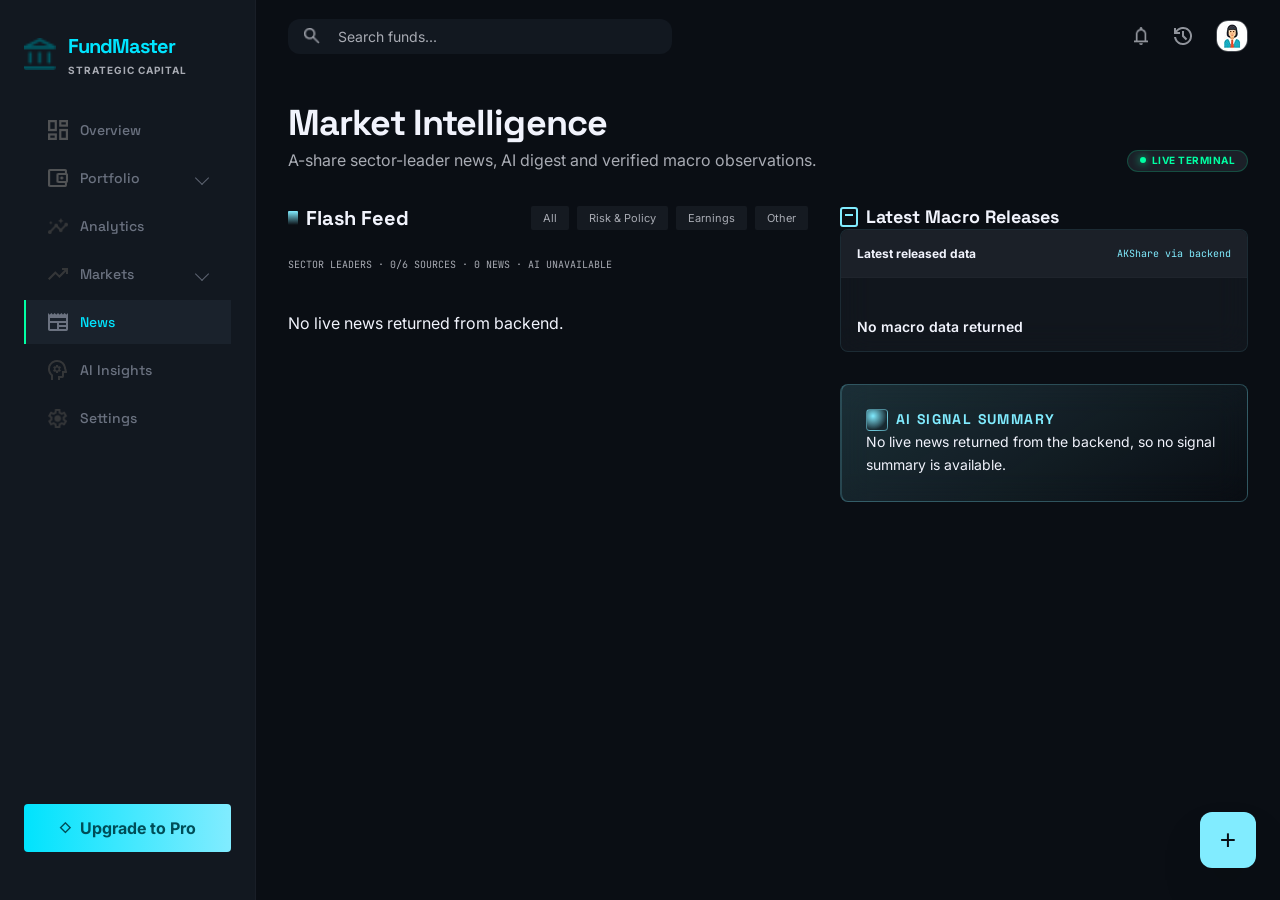
==== frontend_new/index.html @ 325925d5 "Show four latest macro releases on News" ====
<!DOCTYPE html>
<html lang="zh-CN">
  <head>
    <meta charset="UTF-8" />
    <meta name="viewport" content="width=device-width, initial-scale=1.0" />
    <title>FundMaster — Market Intelligence</title>
    <!-- 引入与设计稿一致的字体（Inter、Space Grotesk），等宽部分用 JetBrains Mono 近似 Liberation Mono -->
    <link rel="preconnect" href="https://fonts.googleapis.com" />
    <link rel="preconnect" href="https://fonts.gstatic.com" crossorigin />
    <link
      href="https://fonts.googleapis.com/css2?family=Inter:wght@400;600;700&family=JetBrains+Mono:wght@400&family=Space+Grotesk:wght@500;700;900&display=swap"
      rel="stylesheet"
    />
    <link rel="stylesheet" href="css/shell.css?v=20260713-2" />
    <link rel="stylesheet" href="css/page-news.css?v=20260714-1" />
  </head>
  <body>
    <!-- 整页容器：深色背景，与设计 Frame「News Feed」一致 -->
    <div class="app">
      <!-- 左侧固定导航栏（256px），对应 Aside - Sidebar Navigation -->
      <aside class="sidebar" aria-label="主导航">
        <div class="sidebar__brand">
          <img class="sidebar__logo" src="assets/icons/logo.png" width="32" height="32" alt="" />
          <div class="sidebar__titles">
            <h1 class="sidebar__name">FundMaster</h1>
            <p class="sidebar__tagline">STRATEGIC CAPITAL</p>
          </div>
        </div>

        <nav class="sidebar__nav" aria-label="功能菜单">
          <a class="nav-link" href="portfolio-overview.html">
            <img class="nav-link__icon" src="assets/icons/nav-overview.png" width="20" height="20" alt="" />
            Overview
          </a>
          <details class="nav-group">
            <summary class="nav-link nav-parent">
              <img class="nav-link__icon" src="assets/icons/nav-portfolio.png" width="20" height="20" alt="" />
              Portfolio
              <span class="nav-caret" aria-hidden="true"></span>
            </summary>
            <div class="nav-submenu">
              <a class="nav-sublink" href="equity-funds.html">Equity Funds</a>
              <a class="nav-sublink" href="debt-funds.html">Debt Funds</a>
              <a class="nav-sublink" href="global-investment.html">Global Investment</a>
            </div>
          </details>
          <a class="nav-link" href="fund-deep-dive.html">
            <img class="nav-link__icon" src="assets/icons/nav-analytics.png" width="20" height="20" alt="" />
            Analytics
          </a>
          <details class="nav-group">
            <summary class="nav-link nav-parent">
              <img class="nav-link__icon" src="assets/icons/nav-markets.png" width="20" height="20" alt="" />
              Markets
              <span class="nav-caret" aria-hidden="true"></span>
            </summary>
            <div class="nav-submenu">
              <a class="nav-sublink" href="market-hub.html">Market Hub</a>
              <a class="nav-sublink" href="market-flow.html">Market Flow</a>
            </div>
          </details>
          <a class="nav-link nav-link--active" href="index.html" aria-current="page">
            <img class="nav-link__icon" src="assets/icons/nav-news.png" width="20" height="20" alt="" />
            News
          </a>
          <a class="nav-link" href="ai-insights.html">
            <img class="nav-link__icon" src="assets/icons/nav-ai-insights.png" width="20" height="20" alt="" />
            AI Insights
          </a>
          <a class="nav-link" href="settings.html">
            <img class="nav-link__icon" src="assets/icons/nav-settings.png" width="20" height="20" alt="" />
            Settings
          </a>
        </nav>

        <div class="sidebar__footer">
          <button type="button" class="btn-upgrade">
            <span class="btn-upgrade__icon" aria-hidden="true">◇</span>
            Upgrade to Pro
          </button>
        </div>
      </aside>

      <!-- 主内容区：左侧留白 256px 由 body grid 处理 -->
      <div class="main-shell">
        <!-- 顶栏：搜索 + 工具图标 + 用户头像 -->
        <header class="top-bar">
          <div class="search-field" role="search">
            <img class="search-field__icon-img" src="assets/icons/header-search.png" width="16" height="16" alt="" />
            <label class="visually-hidden" for="q">搜索基金</label>
            <input
              id="q"
              class="search-field__input"
              type="search"
              placeholder="Search funds..."
              autocomplete="off"
            />
          </div>
          <div class="top-bar__actions">
            <button type="button" class="icon-btn" aria-label="通知">
              <img class="icon-btn__img" src="assets/icons/header-bell.png" width="18" height="18" alt="" />
            </button>
            <button type="button" class="icon-btn" aria-label="帮助">
              <img class="icon-btn__img" src="assets/icons/header-help.png" width="18" height="18" alt="" />
            </button>
            <button type="button" class="avatar-btn" aria-label="用户资料">
              <img class="avatar-btn__img" src="assets/icons/header-avatar.png" width="32" height="32" alt="" />
            </button>
          </div>
        </header>

        <!-- 可滚动主画布：标题 + 双栏资讯 -->
        <main class="content" id="news">
          <!-- 页面标题行：Market Intelligence + LIVE TERMINAL 徽章 -->
          <section class="page-head" aria-labelledby="page-title">
            <div class="page-head__text">
              <h2 id="page-title" class="page-head__title">Market Intelligence</h2>
              <p class="page-head__sub">
                A-share sector-leader news, AI digest and verified macro observations.
              </p>
            </div>
            <div class="live-badge" role="status">
              <span class="live-badge__dot" aria-hidden="true"></span>
              <span class="live-badge__label">LIVE TERMINAL</span>
            </div>
          </section>

          <!-- 主网格：左栏 Flash Feed，右栏情绪与日历 -->
          <div class="news-grid">
            <!-- 左栏：快讯列表 -->
            <section class="column column--feed" aria-labelledby="flash-heading">
              <div class="section-head">
                <h3 id="flash-heading" class="section-head__title">
                  <span class="section-head__bolt" aria-hidden="true"></span>
                  Flash Feed
                </h3>
                <div class="pill-group" role="group" aria-label="快讯筛选">
                  <button type="button" class="pill pill--ghost" data-news-filter="all" data-news-filter-label="All">All</button>
                  <button type="button" class="pill pill--ghost" data-news-filter="risk" data-news-filter-label="Risk &amp; Policy">Risk &amp; Policy</button>
                  <button type="button" class="pill pill--ghost" data-news-filter="earnings" data-news-filter-label="Earnings">Earnings</button>
                  <button type="button" class="pill pill--ghost" data-news-filter="other" data-news-filter-label="Other">Other</button>
                </div>
              </div>

              <p class="news-card__source" data-api-status="news" role="status">Loading verified sector-leader news…</p>
              <div data-news-feed><div class="data-loading-state">Loading verified market news…</div></div>
            </section>

            <!-- 右栏：宏观数据、AI 摘要 -->
            <aside class="column column--aside" aria-label="市场辅助信息">
              <!-- Latest Macro Releases -->
              <section class="panel" aria-labelledby="macro-heading">
                <h3 id="macro-heading" class="section-head__title section-head__title--compact">
                  <span class="section-head__calendar" aria-hidden="true"></span>
                  Latest Macro Releases
                </h3>
                <div class="panel__body panel__body--glass panel__body--flush">
                  <div class="cal-header">
                    <span class="cal-header__date">Loading latest released data…</span>
                    <span class="cal-header__link">AKShare via backend</span>
                  </div>
                  <ul class="cal-list"><li class="cal-row"><div class="data-loading-state data-loading-state--compact">Loading verified macro releases…</div></li></ul>
                </div>
              </section>

              <!-- AI Insights -->
              <section class="panel panel--ai" aria-labelledby="ai-heading">
                <h3 id="ai-heading" class="section-head__title section-head__title--compact">
                  <span class="section-head__ai" aria-hidden="true"></span>
                  AI SIGNAL SUMMARY
                </h3>
                <p class="ai-copy">Waiting for verified news before generating a signal summary…</p>
              </section>
            </aside>
          </div>
        </main>

        <!-- 右下角悬浮：添加自选提醒（设计稿为圆形按钮） -->
        <button type="button" class="fab" aria-label="添加自选提醒">
          <span class="fab__plus" aria-hidden="true">+</span>
        </button>
      </div>
    </div>
    <script src="scripts/config.js"></script>
    <script src="scripts/api.js"></script>
    <script src="scripts/live-data.js?v=20260714-8"></script>
    <script src="scripts/search.js"></script>
    <script src="scripts/pro-upgrade.js"></script>
  </body>
</html>
---- frontend_new/css/shell.css ----
/* ============================================
   FundMaster — 全局壳层（侧栏 / 顶栏 / 主滚动区）
   设计令牌与 11:336 等帧共用；各页面另链 page-*.css
   ============================================ */

/* ---------- CSS 变量：设计令牌（背景、强调色、圆角） ---------- */
:root {
  --bg-app: #0a0e14;
  --bg-sidebar: #121820;
  --bg-elevated: #151a21;
  --bg-card: rgba(21, 26, 33, 0.7);
  --bg-input: #121820;
  --bg-chip: #151a21;
  --bg-sector: #0f141a;
  --border-subtle: rgba(129, 236, 255, 0.1);
  --border-glow: rgba(129, 236, 255, 0.2);
  --text-primary: #f1f3fc;
  --text-muted: #a8abb3;
  --accent-cyan: #81ecff;
  --accent-bright: #00e5ff;
  --accent-green: #00ffa3;
  --accent-red: #ff716c;
  --accent-amber: #ffc563;
  --accent-magenta: #9f0519;
  --breaking-text: #ffa8a3;
  --live-pill-bg: #1b2028;
  --shadow-fab: 0 25px 50px -12px rgba(0, 0, 0, 0.25);
  --radius-lg: 12px;
  --radius-md: 8px;
  --radius-sm: 2px;
  --sidebar-w: 256px;
  --font-sans: "Inter", system-ui, sans-serif;
  --font-display: "Space Grotesk", system-ui, sans-serif;
  --font-mono: "JetBrains Mono", ui-monospace, monospace;
}

/* ---------- 基础重置与可视隐藏（无障碍） ---------- */
*,
*::before,
*::after {
  box-sizing: border-box;
}

html {
  -webkit-text-size-adjust: 100%;
}

body {
  margin: 0;
  min-height: 100vh;
  font-family: var(--font-sans);
  background: var(--bg-app);
  color: var(--text-primary);
}

.visually-hidden {
  position: absolute;
  width: 1px;
  height: 1px;
  padding: 0;
  margin: -1px;
  overflow: hidden;
  clip: rect(0, 0, 0, 0);
  white-space: nowrap;
  border: 0;
}

/* ---------- 应用骨架：左侧栏 + 主区域 ---------- */
.app {
  display: flex;
  min-height: 100vh;
  max-width: 1280px;
  margin: 0 auto;
  background: var(--bg-app);
}

/* 左侧导航：固定宽度 256px，背景 #121820 */
.sidebar {
  position: fixed;
  left: 0;
  top: 0;
  bottom: 0;
  width: var(--sidebar-w);
  display: flex;
  flex-direction: column;
  padding: 32px 0 48px;
  background: var(--bg-sidebar);
  border-right: 1px solid rgba(68, 72, 79, 0.15);
  z-index: 20;
}

.sidebar__brand {
  display: flex;
  align-items: center;
  gap: 12px;
  padding: 0 24px 32px;
}

/* 品牌图标：Figma 导出 PNG */
.sidebar__logo {
  display: block;
  width: 32px;
  height: 32px;
  border-radius: var(--radius-sm);
  object-fit: contain;
  flex-shrink: 0;
}

.sidebar__name {
  margin: 0;
  font-family: var(--font-display);
  font-weight: 900;
  font-size: 20px;
  line-height: 1.4;
  letter-spacing: -0.05em;
  color: var(--accent-bright);
}

.sidebar__tagline {
  margin: 4px 0 0;
  font-size: 10px;
  font-weight: 700;
  letter-spacing: 0.1em;
  text-transform: uppercase;
  color: var(--text-muted);
}

.sidebar__nav {
  flex: 1;
  display: flex;
  flex-direction: column;
  gap: 4px;
  padding: 0 24px;
  overflow: auto;
}

/* 导航链接：默认灰色文字 */
.nav-link {
  display: flex;
  align-items: center;
  gap: 12px;
  padding: 12px 24px;
  border-radius: 0;
  text-decoration: none;
  font-family: var(--font-display);
  font-weight: 500;
  font-size: 14px;
  line-height: 1.43;
  color: #6b7280;
  transition: color 0.15s ease, background 0.15s ease;
}

.nav-link:hover {
  color: var(--text-muted);
}

/* 当前页 News：深色底 + 左侧青绿描边 + 亮青色字 */
.nav-link--active {
  background: #1a222c;
  box-shadow: inset 2px 0 0 0 var(--accent-green);
  color: var(--accent-bright);
}

/* 侧栏菜单图标：assets/icons/nav-*.png */
.nav-link__icon {
  display: block;
  width: 20px;
  height: 20px;
  flex-shrink: 0;
  object-fit: contain;
  filter: grayscale(1) brightness(0.58);
  opacity: 0.72;
  transition: filter 0.15s ease, opacity 0.15s ease;
}

.nav-link:hover .nav-link__icon {
  filter: grayscale(1) brightness(0.78);
  opacity: 0.86;
}

.nav-link--active .nav-link__icon {
  filter: none;
  opacity: 1;
}

.nav-group {
  margin: 0;
}

.nav-group > summary {
  list-style: none;
  cursor: pointer;
}

.nav-group > summary::-webkit-details-marker {
  display: none;
}

.nav-parent {
  justify-content: flex-start;
}

.nav-caret {
  margin-left: auto;
  width: 10px;
  height: 10px;
  border-right: 1.5px solid currentColor;
  border-bottom: 1.5px solid currentColor;
  transform: rotate(45deg);
  transition: transform 0.15s ease;
  opacity: 0.85;
}

.nav-group[open] .nav-caret {
  transform: rotate(225deg);
}

.nav-submenu {
  display: flex;
  flex-direction: column;
  gap: 2px;
  margin: 2px 0 6px;
}

.nav-sublink {
  margin-left: 32px;
  padding: 8px 12px;
  border-radius: 6px;
  color: #7d8592;
  text-decoration: none;
  font-family: var(--font-sans);
  font-size: 14px;
  line-height: 1.35;
  transition: color 0.15s ease, background 0.15s ease;
}

.nav-sublink:hover {
  color: var(--text-muted);
  background: rgba(255, 255, 255, 0.03);
}

.nav-sublink--active {
  color: var(--accent-cyan);
}

.sidebar__footer {
  padding: 0 24px;
}

/* Upgrade 按钮：青蓝渐变按钮条 */
.btn-upgrade {
  width: 100%;
  display: flex;
  align-items: center;
  justify-content: center;
  gap: 8px;
  padding: 12px 0;
  border: none;
  border-radius: 4px;
  cursor: pointer;
  font-family: var(--font-sans);
  font-weight: 700;
  font-size: 16px;
  line-height: 1.5;
  color: #004d57;
  background: linear-gradient(90deg, #00e3fd, var(--accent-cyan));
}

.btn-upgrade__icon {
  font-size: 12px;
}

/* 主壳层：为固定侧栏留出左边距 */
.main-shell {
  flex: 1;
  margin-left: var(--sidebar-w);
  min-width: 0;
  display: flex;
  flex-direction: column;
  position: relative;
}

/* ---------- 顶栏 ---------- */
.top-bar {
  display: flex;
  align-items: center;
  justify-content: space-between;
  gap: 24px;
  padding: 0 32px;
  min-height: 72px;
  flex-shrink: 0;
  background: var(--bg-app);
}

/* 搜索框容器：圆角 12px，内边距贴近设计 */
.search-field {
  position: relative;
  display: flex;
  align-items: center;
  gap: 16px;
  width: 100%;
  max-width: 384px;
  padding: 8px 16px;
  background: var(--bg-input);
  border-radius: var(--radius-lg);
}

/* 搜索框左侧放大镜：assets/icons/header-search.png */
.search-field__icon-img {
  display: block;
  width: 16px;
  height: 16px;
  flex-shrink: 0;
  object-fit: contain;
  opacity: 0.9;
}

.search-field__input {
  flex: 1;
  border: none;
  background: transparent;
  font-family: var(--font-sans);
  font-size: 14px;
  color: var(--text-primary);
  outline: none;
}

.search-field__input::placeholder {
  color: var(--text-muted);
}

.search-results {
  position: absolute;
  top: calc(100% + 10px);
  left: 0;
  right: 0;
  z-index: 80;
  overflow: hidden;
  border: 1px solid var(--border-glow);
  border-radius: var(--radius-lg);
  background: rgba(21, 26, 33, 0.98);
  backdrop-filter: blur(14px);
  -webkit-backdrop-filter: blur(14px);
}

.search-result {
  display: grid;
  grid-template-columns: 72px 1fr;
  gap: 12px;
  align-items: center;
  padding: 12px 14px;
  color: var(--text-primary);
  text-decoration: none;
  border-bottom: 1px solid rgba(129, 236, 255, 0.08);
}

.search-result:last-child {
  border-bottom: 0;
}

.search-result:hover {
  background: rgba(129, 236, 255, 0.08);
}

.search-result__code {
  color: var(--accent-cyan);
  font: 700 12px var(--font-mono);
}

.search-result__main {
  min-width: 0;
}

.search-result__main strong,
.search-result__main small {
  display: block;
  overflow: hidden;
  text-overflow: ellipsis;
  white-space: nowrap;
}

.search-result__main strong {
  font-size: 13px;
}

.search-result__main small,
.search-results__empty {
  color: var(--text-muted);
  font-size: 12px;
}

.search-results__empty {
  padding: 12px 14px;
}

.top-bar__actions {
  display: flex;
  align-items: center;
  gap: 24px;
}

.icon-btn {
  padding: 0;
  border: none;
  background: none;
  cursor: pointer;
  color: var(--text-muted);
}

/* 顶栏通知 / 帮助：PNG 图标 */
.icon-btn__img {
  display: block;
  width: 18px;
  height: 18px;
  object-fit: contain;
  opacity: 0.85;
}

.icon-btn:hover .icon-btn__img {
  opacity: 1;
}

.avatar-btn {
  width: 32px;
  height: 32px;
  padding: 0;
  border-radius: var(--radius-lg);
  border: 1px solid #44484f;
  overflow: hidden;
  cursor: pointer;
  background: #20262f;
}

.avatar-btn__img {
  display: block;
  width: 100%;
  height: 100%;
  object-fit: cover;
}

/* ---------- 主内容滚动区 ---------- */
.content {
  flex: 1;
  display: flex;
  flex-direction: column;
  gap: 32px;
  padding: 32px;
  overflow-y: auto;
}

/* 页面标题行：左右两端对齐 */
.page-head {
  display: flex;
  flex-wrap: wrap;
  align-items: flex-end;
  justify-content: space-between;
  gap: 16px;
}

.page-head__title {
  margin: 0;
  font-family: var(--font-display);
  font-weight: 700;
  font-size: clamp(28px, 4vw, 36px);
  line-height: 1.11;
  letter-spacing: -0.025em;
  color: var(--text-primary);
}

.page-head__sub {
  margin: 4px 0 0;
  font-size: 16px;
  line-height: 1.5;
  color: var(--text-muted);
  max-width: 38rem;
}

.section-head {
  display: flex;
  flex-wrap: wrap;
  align-items: center;
  justify-content: space-between;
  gap: 12px;
}

.section-head__title {
  margin: 0;
  display: flex;
  align-items: center;
  gap: 8px;
  font-family: var(--font-display);
  font-weight: 700;
  font-size: 20px;
  line-height: 1.4;
  color: var(--text-primary);
}

.section-head__title--compact {
  font-size: 18px;
}

.section-head__bolt {
  width: 10px;
  height: 14px;
  background: linear-gradient(180deg, var(--accent-cyan), transparent);
  border-radius: 1px;
}

.section-head__layers {
  width: 18px;
  height: 18px;
  border: 2px solid var(--accent-cyan);
  border-radius: 3px;
  opacity: 0.9;
}

.section-head__calendar {
  width: 18px;
  height: 20px;
  border: 2px solid var(--accent-cyan);
  border-radius: 3px;
  position: relative;
}

.section-head__calendar::after {
  content: "";
  position: absolute;
  left: 3px;
  right: 3px;
  top: 5px;
  height: 2px;
  background: var(--accent-cyan);
}

.section-head__ai {
  width: 22px;
  height: 22px;
  border-radius: 4px;
  background: radial-gradient(circle at 30% 30%, var(--accent-cyan), transparent 70%);
  border: 1px solid rgba(129, 236, 255, 0.5);
}

.pill-group {
  display: flex;
  flex-wrap: wrap;
  gap: 8px;
}

.pill {
  border: none;
  cursor: pointer;
  font-family: var(--font-sans);
  font-size: 11px;
  line-height: 1.5;
}

.pill--ghost {
  padding: 4px 12px;
  border-radius: var(--radius-sm);
  background: var(--bg-chip);
  color: var(--text-muted);
}

.pill--ghost:hover {
  color: var(--text-primary);
}

/* 面包屑（Portfolio 子页等） */
.breadcrumb {
  display: flex;
  flex-wrap: wrap;
  align-items: center;
  gap: 8px;
  margin: 0 0 12px;
  font-size: 11px;
  font-weight: 700;
  letter-spacing: 0.06em;
  text-transform: uppercase;
  color: var(--text-muted);
}

.breadcrumb__sep {
  opacity: 0.45;
}

.breadcrumb a {
  color: inherit;
  text-decoration: none;
}

.breadcrumb a:hover {
  color: var(--accent-cyan);
}

/* 通用玻璃卡片容器 */
.glass-panel {
  padding: 20px;
  border-radius: var(--radius-md);
  border: 1px solid var(--border-subtle);
  background: var(--bg-card);
  backdrop-filter: blur(16px);
  -webkit-backdrop-filter: blur(16px);
}

/* 右下角 FAB */
.fab {
  position: fixed;
  right: max(24px, calc(50vw - 640px + 24px));
  bottom: 32px;
  width: 56px;
  height: 56px;
  border: none;
  border-radius: var(--radius-lg);
  cursor: pointer;
  background: var(--accent-cyan);
  color: var(--bg-app);
  box-shadow: var(--shadow-fab);
  z-index: 30;
  display: flex;
  align-items: center;
  justify-content: center;
}

.fab__plus {
  font-size: 28px;
  font-weight: 300;
  line-height: 1;
}

.fab:hover {
  filter: brightness(1.08);
}

/* ---------- 响应式：窄屏改为单栏，侧栏改为顶部抽屉式简化 ---------- */
@media (max-width: 1100px) {
  .news-grid {
    grid-template-columns: 1fr;
  }
}

@media (max-width: 900px) {
  /* 小屏：侧栏移到顶部，主区域全宽 */
  .app {
    flex-direction: column;
  }

  .sidebar {
    position: relative;
    width: 100%;
    flex-direction: row;
    flex-wrap: wrap;
    padding: 16px;
    border-right: none;
    border-bottom: 1px solid rgba(68, 72, 79, 0.2);
  }

  .sidebar__nav {
    flex-direction: row;
    flex-wrap: wrap;
    width: 100%;
    padding: 0;
  }

  .nav-group {
    width: 100%;
  }

  .nav-submenu {
    width: 100%;
  }

  .nav-sublink {
    margin-left: 12px;
  }

  .nav-link {
    padding: 8px 12px;
    font-size: 13px;
  }

  .sidebar__footer {
    width: 100%;
    padding: 16px 0 0;
  }

  .main-shell {
    margin-left: 0;
  }

  .top-bar {
    flex-direction: column;
    align-items: stretch;
    padding: 16px;
  }

  .top-bar__actions {
    justify-content: flex-end;
  }

  .content {
    padding: 16px;
  }

  .fab {
    right: 16px;
    bottom: 16px;
  }
}

/* ---------- Upgrade to Pro modal ---------- */
body.pro-modal-open {
  overflow: hidden;
}

.pro-modal[hidden] {
  display: none;
}

.pro-modal {
  position: fixed;
  inset: 0;
  z-index: 1400;
  display: grid;
  place-items: center;
  padding: 24px;
}

.pro-modal__backdrop {
  position: absolute;
  inset: 0;
  background: rgba(5, 8, 14, 0.78);
  backdrop-filter: blur(10px);
  -webkit-backdrop-filter: blur(10px);
}

.pro-modal__panel {
  position: relative;
  width: min(560px, 100%);
  max-height: calc(100vh - 48px);
  overflow: auto;
  border: 1px solid rgba(255, 197, 99, 0.28);
  border-radius: 22px;
  background: rgba(21, 26, 33, 0.98);
  color: var(--text-primary);
  padding: 24px;
}

.pro-modal__cancel {
  position: absolute;
  top: 18px;
  right: 18px;
  border: 1px solid rgba(168, 171, 179, 0.3);
  border-radius: 999px;
  background: rgba(255, 255, 255, 0.04);
  color: var(--text-muted);
  font: 700 12px var(--font-sans);
  padding: 7px 12px;
  cursor: pointer;
}

.pro-modal__hero {
  display: grid;
  grid-template-columns: 60px 1fr;
  gap: 16px;
  align-items: center;
  margin-bottom: 18px;
  padding: 18px;
  border: 1px solid rgba(129, 236, 255, 0.12);
  border-radius: 18px;
  background:
    linear-gradient(135deg, rgba(129, 236, 255, 0.12), rgba(255, 197, 99, 0.08)),
    rgba(255, 255, 255, 0.04);
}

.pro-modal__avatar {
  display: grid;
  place-items: center;
  width: 60px;
  height: 60px;
  border-radius: 18px;
  background: linear-gradient(135deg, var(--accent-cyan), var(--accent-amber));
  color: #081018;
  font-family: var(--font-display);
  font-weight: 900;
}

.pro-modal__eyebrow {
  margin: 0 0 4px;
  color: var(--accent-amber);
  font-size: 12px;
  font-weight: 800;
  letter-spacing: 0.08em;
  text-transform: uppercase;
}

.pro-modal__title {
  margin: 0;
  font-family: var(--font-display);
  font-size: 24px;
  line-height: 1.1;
}

.pro-modal__sub {
  margin: 6px 0 0;
  color: var(--text-muted);
  font-size: 13px;
}

.pro-modal__plans {
  display: grid;
  grid-template-columns: repeat(2, minmax(0, 1fr));
  gap: 14px;
}

.pro-plan {
  position: relative;
  min-height: 124px;
  padding: 18px;
  border: 1px solid var(--border-subtle);
  border-radius: 18px;
  background: rgba(255, 255, 255, 0.04);
  color: var(--text-primary);
  text-align: left;
  cursor: pointer;
}

.pro-plan--active {
  border-color: rgba(255, 197, 99, 0.7);
  background: rgba(255, 197, 99, 0.1);
}

.pro-plan__badge {
  position: absolute;
  top: -10px;
  left: 14px;
  padding: 4px 10px;
  border-radius: 999px;
  background: rgba(255, 197, 99, 0.95);
  color: #2b2108;
  font-size: 11px;
  font-weight: 900;
}

.pro-plan__name,
.pro-plan__note {
  display: block;
  color: var(--text-muted);
  font-size: 13px;
}

.pro-plan__price {
  display: block;
  margin: 12px 0 8px;
  color: var(--accent-amber);
  font-family: var(--font-display);
  font-size: 32px;
}

.pro-modal__section-title {
  display: flex;
  align-items: center;
  gap: 12px;
  justify-content: center;
  margin: 24px 0 12px;
  color: var(--text-primary);
  font-weight: 900;
}

.pro-modal__section-title span {
  width: 26px;
  height: 2px;
  border-radius: 999px;
  background: var(--accent-amber);
}

.pro-benefits {
  display: grid;
  gap: 8px;
  margin: 0;
  padding: 0;
  list-style: none;
}

.pro-benefit {
  display: grid;
  grid-template-columns: 46px 1fr 16px;
  gap: 14px;
  align-items: center;
  padding: 12px 0;
  border-bottom: 1px solid rgba(129, 236, 255, 0.08);
}

.pro-benefit__icon {
  display: grid;
  place-items: center;
  width: 46px;
  height: 46px;
  border-radius: 50%;
  background: rgba(255, 197, 99, 0.18);
  color: var(--accent-amber);
  font: 900 11px var(--font-display);
}

.pro-benefit h3 {
  margin: 0 0 4px;
  font-size: 15px;
}

.pro-benefit p {
  margin: 0;
  color: var(--text-muted);
  font-size: 13px;
  line-height: 1.45;
}

.pro-benefit__arrow {
  color: var(--text-muted);
  font-size: 24px;
}

.pro-modal__confirm {
  width: 100%;
  margin-top: 18px;
  padding: 15px 18px;
  border: 0;
  border-radius: 999px;
  background: linear-gradient(90deg, #f5c667, #ffe4a3);
  color: #4b3507;
  font: 900 16px var(--font-display);
  cursor: pointer;
}

.pro-modal__status {
  margin: 12px 0 0;
  color: var(--accent-green);
  text-align: center;
  font-size: 13px;
}

@media (max-width: 640px) {
  .pro-modal {
    align-items: end;
    padding: 12px;
  }

  .pro-modal__panel {
    padding: 20px;
    border-radius: 22px 22px 14px 14px;
  }

  .pro-modal__plans {
    grid-template-columns: 1fr;
  }

  .pro-modal__hero {
    grid-template-columns: 1fr;
  }
}

/* Honest loading states for pages that hydrate from live backend data. */
.data-skeleton {
  position: relative;
  display: inline-block;
  overflow: hidden;
  width: 100%;
  min-height: 1em;
  border-radius: 4px;
  background: rgba(129, 236, 255, 0.08);
  vertical-align: middle;
}

.data-skeleton::after {
  position: absolute;
  inset: 0;
  content: "";
  background: linear-gradient(90deg, transparent, rgba(129, 236, 255, 0.14), transparent);
  transform: translateX(-100%);
  animation: data-skeleton-shimmer 1.4s ease-in-out infinite;
}

.data-skeleton--value {
  width: min(132px, 72%);
  min-height: 1.05em;
}

.data-skeleton--line {
  width: min(260px, 84%);
  min-height: 0.8em;
}

.data-loading-state {
  display: flex;
  align-items: center;
  justify-content: center;
  min-height: 88px;
  padding: 18px;
  border: 1px dashed rgba(129, 236, 255, 0.16);
  border-radius: var(--radius-md);
  background: rgba(129, 236, 255, 0.025);
  color: var(--text-muted);
  font-size: 13px;
  text-align: center;
}

.data-loading-state--compact {
  min-height: 52px;
  padding: 12px;
}

.data-unavailable {
  color: var(--text-muted);
  font-size: 13px;
  line-height: 1.5;
}

@keyframes data-skeleton-shimmer {
  to {
    transform: translateX(100%);
  }
}

@media (prefers-reduced-motion: reduce) {
  .data-skeleton::after {
    animation: none;
  }
}
---- frontend_new/css/page-news.css ----
/* Figma 11:336 News Feed / Market Intelligence 专题样式 */

/* LIVE TERMINAL 徽章：绿点 + 小写胶囊 */
.live-badge {
  display: inline-flex;
  align-items: center;
  gap: 6px;
  padding: 3.5px 12px 4.5px;
  background: var(--live-pill-bg);
  border: 1px solid rgba(0, 255, 163, 0.2);
  border-radius: var(--radius-lg);
}

.live-badge__dot {
  width: 6px;
  height: 6px;
  border-radius: 50%;
  background: var(--accent-green);
  box-shadow: 0 0 8px var(--accent-green);
}

.live-badge__label {
  font-size: 10px;
  font-weight: 700;
  letter-spacing: 0.05em;
  text-transform: uppercase;
  color: var(--accent-green);
}

/* ---------- 双栏网格：左快讯 / 右侧面板 ---------- */
.news-grid {
  display: grid;
  grid-template-columns: minmax(0, 1.12fr) minmax(0, 0.88fr);
  gap: 32px;
  align-items: start;
}

.column--feed {
  display: flex;
  flex-direction: column;
  gap: 16px;
}

.section-head {
  display: flex;
  flex-wrap: wrap;
  align-items: center;
  justify-content: space-between;
  gap: 12px;
}

.section-head__title {
  margin: 0;
  display: flex;
  align-items: center;
  gap: 8px;
  font-family: var(--font-display);
  font-weight: 700;
  font-size: 20px;
  line-height: 1.4;
  color: var(--text-primary);
}

.section-head__title--compact {
  font-size: 18px;
}

.section-head__bolt {
  width: 10px;
  height: 14px;
  background: linear-gradient(180deg, var(--accent-cyan), transparent);
  border-radius: 1px;
}

.section-head__layers {
  width: 18px;
  height: 18px;
  border: 2px solid var(--accent-cyan);
  border-radius: 3px;
  opacity: 0.9;
}

.section-head__calendar {
  width: 18px;
  height: 20px;
  border: 2px solid var(--accent-cyan);
  border-radius: 3px;
  position: relative;
}

.section-head__calendar::after {
  content: "";
  position: absolute;
  left: 3px;
  right: 3px;
  top: 5px;
  height: 2px;
  background: var(--accent-cyan);
}

.section-head__ai {
  width: 22px;
  height: 22px;
  border-radius: 4px;
  background: radial-gradient(circle at 30% 30%, var(--accent-cyan), transparent 70%);
  border: 1px solid rgba(129, 236, 255, 0.5);
}

.pill-group {
  display: flex;
  flex-wrap: wrap;
  gap: 8px;
}

.pill {
  border: none;
  cursor: pointer;
  font-family: var(--font-sans);
  font-size: 11px;
  line-height: 1.5;
}

.pill--ghost {
  padding: 4px 12px;
  border-radius: var(--radius-sm);
  background: var(--bg-chip);
  color: var(--text-muted);
}

.pill--ghost:hover {
  color: var(--text-primary);
}

/* 新闻卡片：毛玻璃 + 左上渐变（Breaking 卡额外渐变） */
.news-card {
  padding: 20px;
  border-radius: var(--radius-md);
  border: 1px solid var(--border-subtle);
  border-top-width: 1px;
  border-left-width: 1px;
  background: var(--bg-card);
  backdrop-filter: blur(16px);
  -webkit-backdrop-filter: blur(16px);
  box-shadow: 0 1px 0 rgba(255, 255, 255, 0.03) inset;
  display: flex;
  flex-direction: column;
  gap: 8px;
}

.news-card--flash {
  background: linear-gradient(160deg, rgba(129, 236, 255, 0.15) 0%, rgba(129, 236, 255, 0) 100%),
    var(--bg-card);
}

.news-card__meta {
  display: flex;
  align-items: flex-start;
  justify-content: space-between;
}

.news-card__tags {
  display: flex;
  flex-wrap: wrap;
  align-items: center;
  gap: 8px;
}

.tag {
  display: inline-block;
  padding: 2px 8px;
  border-radius: var(--radius-sm);
  font-size: 10px;
  font-weight: 700;
  line-height: 1.5;
  text-transform: uppercase;
}

.tag--breaking {
  background: var(--accent-magenta);
  color: var(--breaking-text);
}

.tag--earnings {
  background: #20262f;
  color: var(--accent-bright);
}

.tag--tech {
  background: #20262f;
  color: var(--text-muted);
}

.news-card__source {
  font-family: var(--font-mono);
  font-size: 10px;
  text-transform: uppercase;
  color: var(--text-muted);
}

.news-card__ext {
  color: var(--text-muted);
  font-size: 12px;
}

.news-card__headline {
  margin: 0;
  font-family: var(--font-display);
  font-weight: 700;
  font-size: 18px;
  line-height: 1.25;
  color: var(--text-primary);
}

.news-card__body {
  margin: 0;
  font-size: 14px;
  line-height: 1.43;
  color: var(--text-muted);
}

.news-card__footer {
  display: flex;
  flex-wrap: wrap;
  align-items: center;
  gap: 16px;
  padding-top: 8px;
}

.sentiment-pill {
  display: inline-flex;
  align-items: center;
  gap: 6px;
  font-size: 10px;
  font-weight: 700;
  text-transform: uppercase;
}

.sentiment-pill__dot {
  width: 8px;
  height: 8px;
  border-radius: 12px;
}

.sentiment-pill--bear .sentiment-pill__dot {
  background: var(--accent-red);
}

.sentiment-pill--bear {
  color: var(--accent-red);
}

.sentiment-pill--bull .sentiment-pill__dot {
  background: var(--accent-green);
}

.sentiment-pill--bull {
  color: var(--accent-green);
}

.sentiment-pill--neutral .sentiment-pill__dot {
  background: var(--accent-amber);
}

.sentiment-pill--neutral {
  color: var(--accent-amber);
}

.news-card__related {
  font-family: var(--font-mono);
  font-size: 10px;
  color: var(--text-muted);
}

/* ---------- 右栏面板 ---------- */
.column--aside {
  display: flex;
  flex-direction: column;
  gap: 32px;
}

.panel__body--glass {
  padding: 24px;
  border-radius: var(--radius-md);
  border: 1px solid var(--border-subtle);
  background: var(--bg-card);
  backdrop-filter: blur(16px);
  -webkit-backdrop-filter: blur(16px);
  display: flex;
  flex-direction: column;
  gap: 24px;
}

.panel__body--flush {
  padding: 0;
  overflow: hidden;
}

/* 宏观日历 */
.cal-header {
  display: flex;
  justify-content: space-between;
  align-items: center;
  padding: 16px;
  background: var(--live-pill-bg);
  border-bottom: 1px solid rgba(68, 72, 79, 0.1);
}

.cal-header__date {
  font-size: 12px;
  font-weight: 700;
  color: var(--text-primary);
}

.cal-header__link {
  font-family: var(--font-mono);
  font-size: 10px;
  color: var(--accent-cyan);
}

.cal-list {
  list-style: none;
  margin: 0;
  padding: 0;
}

.cal-row {
  display: flex;
  flex-wrap: wrap;
  justify-content: space-between;
  gap: 12px;
  padding: 16px;
}

.cal-row--border {
  border-top: 1px solid rgba(68, 72, 79, 0.1);
}

.cal-row__main {
  display: flex;
  align-items: flex-start;
  gap: 16px;
}

.cal-time {
  font-family: var(--font-mono);
  font-size: 12px;
  color: var(--text-muted);
}

.cal-row__info {
  display: flex;
  flex-direction: column;
  gap: 4px;
}

.cal-row__title {
  font-size: 14px;
  font-weight: 600;
  color: var(--text-primary);
}

.cal-row__bars {
  font-size: 10px;
  letter-spacing: 2px;
  color: var(--accent-cyan);
  opacity: 0.8;
}

.cal-row__bars--short {
  opacity: 0.5;
}

.cal-row__nums {
  display: flex;
  flex-direction: column;
  align-items: flex-end;
  gap: 2px;
  font-family: var(--font-mono);
  font-size: 12px;
  color: var(--text-muted);
}

.cal-row__nums--end {
  align-items: flex-end;
  justify-content: center;
}

.chip-vol {
  padding: 0.5px 8px;
  border-radius: var(--radius-sm);
  font-size: 10px;
  font-weight: 700;
  color: #00e3fd;
  background: rgba(129, 236, 255, 0.08);
  border: 1px solid rgba(129, 236, 255, 0.15);
}

/* AI 摘要区块：左侧青色强调边 + 渐变底 */
.panel--ai {
  padding: 24px;
  border-radius: var(--radius-md);
  border: 1px solid rgba(129, 236, 255, 0.25);
  border-left-width: 2px;
  background: linear-gradient(147deg, rgba(129, 236, 255, 0.15) 0%, rgba(129, 236, 255, 0) 100%);
  backdrop-filter: blur(16px);
  -webkit-backdrop-filter: blur(16px);
}

.panel--ai .section-head__title {
  font-size: 14px;
  letter-spacing: 0.1em;
  text-transform: uppercase;
  color: var(--accent-cyan);
}

.ai-copy {
  margin: 0;
  font-size: 14px;
  line-height: 1.625;
  color: var(--text-primary);
}

@media (max-width: 1100px) {
  .news-grid {
    grid-template-columns: 1fr;
  }
}
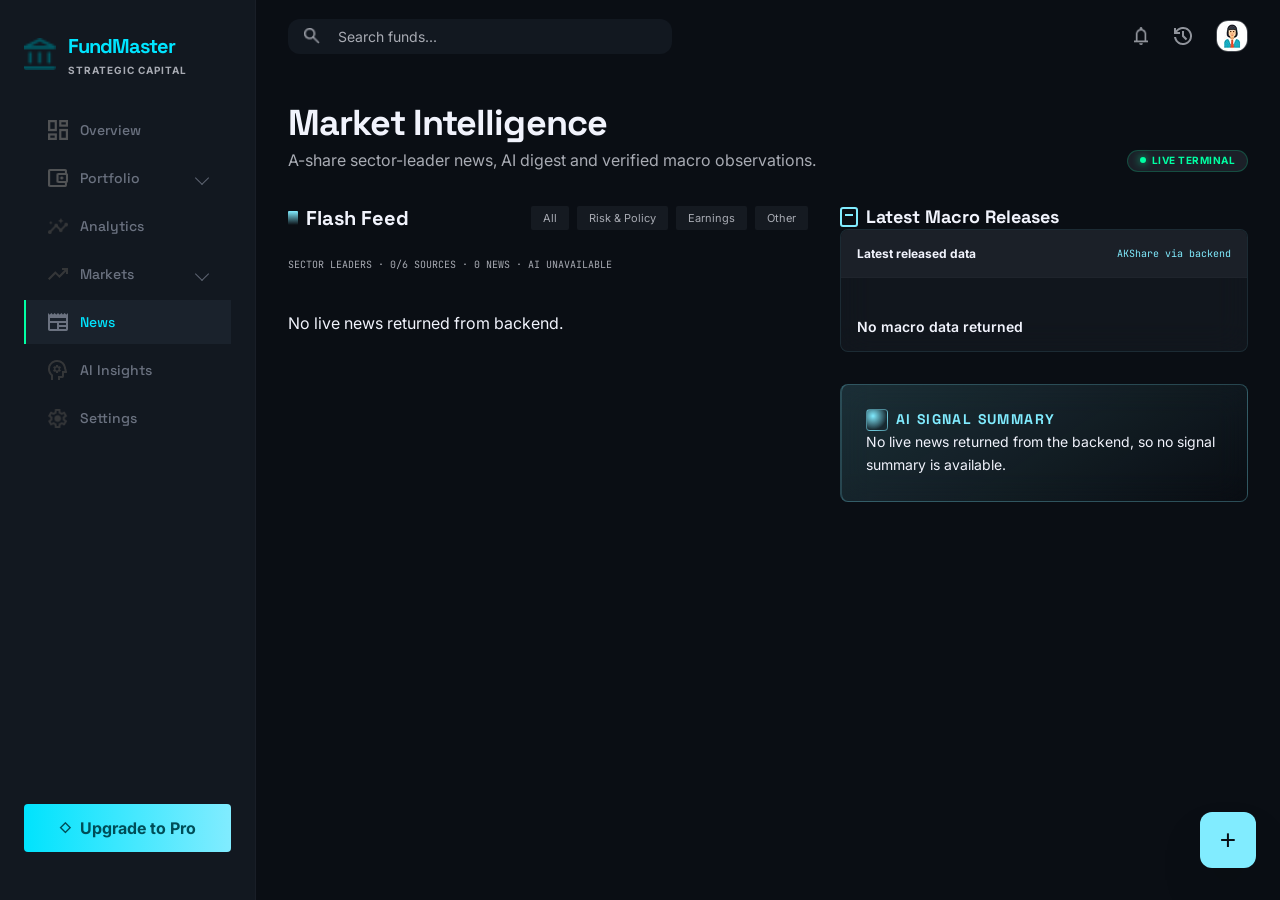
==== commit 12dead82: "Fix News PPI field mapping" ====
--- a/frontend_new/index.html
+++ b/frontend_new/index.html
@@ -183,7 +183,7 @@
     </div>
     <script src="scripts/config.js"></script>
     <script src="scripts/api.js"></script>
-    <script src="scripts/live-data.js?v=20260714-8"></script>
+    <script src="scripts/live-data.js?v=20260714-9"></script>
     <script src="scripts/search.js"></script>
     <script src="scripts/pro-upgrade.js"></script>
   </body>
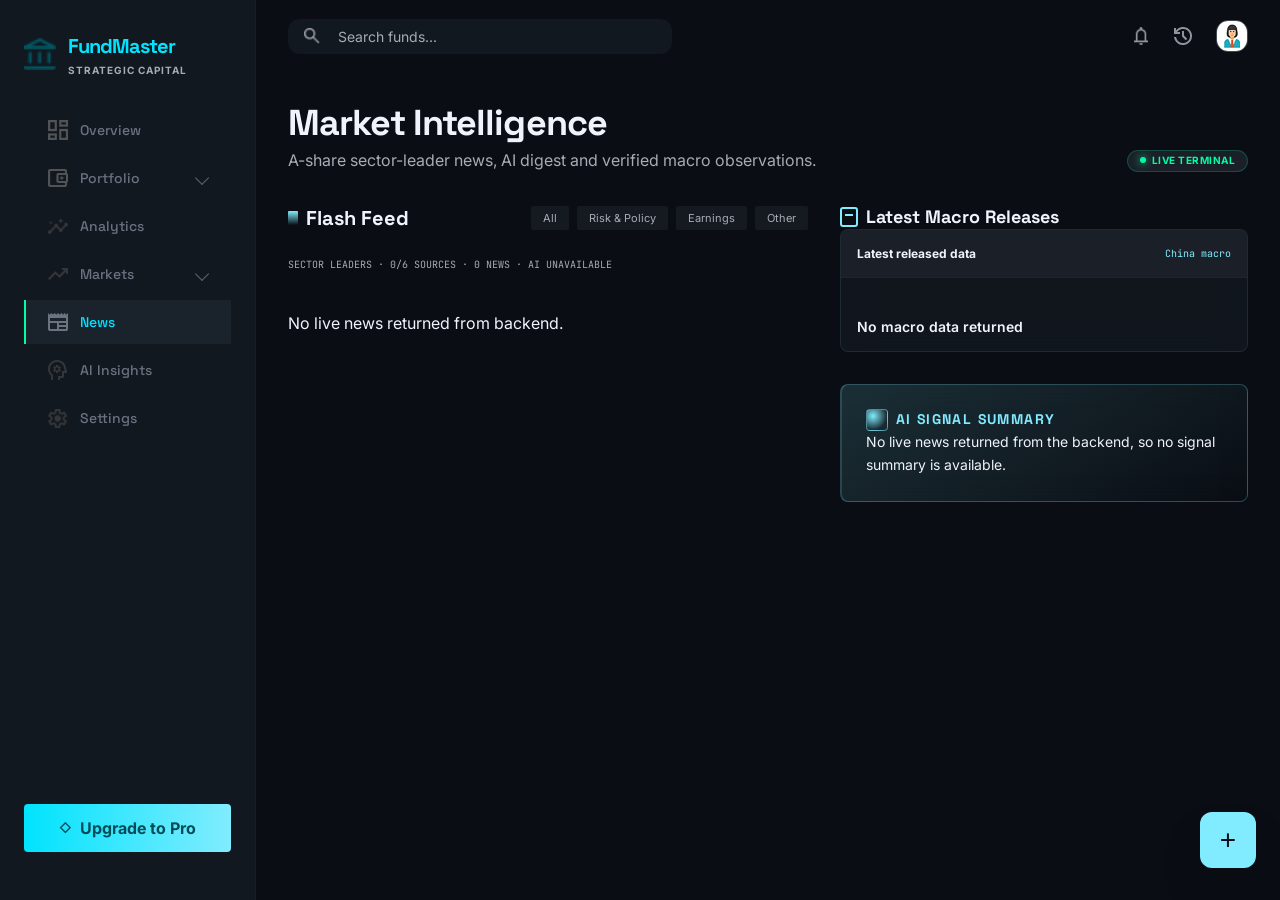
==== commit 22b3759e: "Fix News macro loading layout" ====
--- a/frontend_new/index.html
+++ b/frontend_new/index.html
@@ -12,7 +12,7 @@
       rel="stylesheet"
     />
     <link rel="stylesheet" href="css/shell.css?v=20260713-2" />
-    <link rel="stylesheet" href="css/page-news.css?v=20260714-1" />
+    <link rel="stylesheet" href="css/page-news.css?v=20260714-2" />
   </head>
   <body>
     <!-- 整页容器：深色背景，与设计 Frame「News Feed」一致 -->
@@ -156,10 +156,32 @@
                 </h3>
                 <div class="panel__body panel__body--glass panel__body--flush">
                   <div class="cal-header">
-                    <span class="cal-header__date">Loading latest released data…</span>
-                    <span class="cal-header__link">AKShare via backend</span>
+                    <span class="cal-header__date">Latest official data</span>
+                    <span class="cal-header__link">China macro</span>
                   </div>
-                  <ul class="cal-list"><li class="cal-row"><div class="data-loading-state data-loading-state--compact">Loading verified macro releases…</div></li></ul>
+                  <ul class="cal-list cal-list--loading" aria-busy="true" aria-label="Loading latest macro releases">
+                    <li class="cal-row cal-row--loading" aria-hidden="true">
+                      <span class="data-skeleton cal-skeleton--date"></span>
+                      <span class="data-skeleton cal-skeleton--title"></span>
+                      <span class="data-skeleton cal-skeleton--value"></span>
+                    </li>
+                    <li class="cal-row cal-row--loading" aria-hidden="true">
+                      <span class="data-skeleton cal-skeleton--date"></span>
+                      <span class="data-skeleton cal-skeleton--title"></span>
+                      <span class="data-skeleton cal-skeleton--value"></span>
+                    </li>
+                    <li class="cal-row cal-row--loading" aria-hidden="true">
+                      <span class="data-skeleton cal-skeleton--date"></span>
+                      <span class="data-skeleton cal-skeleton--title"></span>
+                      <span class="data-skeleton cal-skeleton--value"></span>
+                    </li>
+                    <li class="cal-row cal-row--loading" aria-hidden="true">
+                      <span class="data-skeleton cal-skeleton--date"></span>
+                      <span class="data-skeleton cal-skeleton--title"></span>
+                      <span class="data-skeleton cal-skeleton--value"></span>
+                    </li>
+                    <li class="visually-hidden">Loading latest macro releases…</li>
+                  </ul>
                 </div>
               </section>
 
--- a/frontend_new/css/page-news.css
+++ b/frontend_new/css/page-news.css
@@ -323,12 +323,44 @@
   padding: 0;
 }
 
+.cal-list--loading {
+  min-height: 304px;
+}
+
 .cal-row {
   display: flex;
   flex-wrap: wrap;
   justify-content: space-between;
   gap: 12px;
   padding: 16px;
+}
+
+.cal-row--loading {
+  min-height: 76px;
+  flex-wrap: nowrap;
+  align-items: center;
+  border-top: 1px solid rgba(68, 72, 79, 0.1);
+}
+
+.cal-row--loading:first-child {
+  border-top: 0;
+}
+
+.cal-skeleton--date {
+  width: 86px;
+  min-height: 12px;
+  flex: 0 0 86px;
+}
+
+.cal-skeleton--title {
+  width: min(170px, 42%);
+  min-height: 16px;
+}
+
+.cal-skeleton--value {
+  width: 92px;
+  min-height: 24px;
+  margin-left: auto;
 }
 
 .cal-row--border {
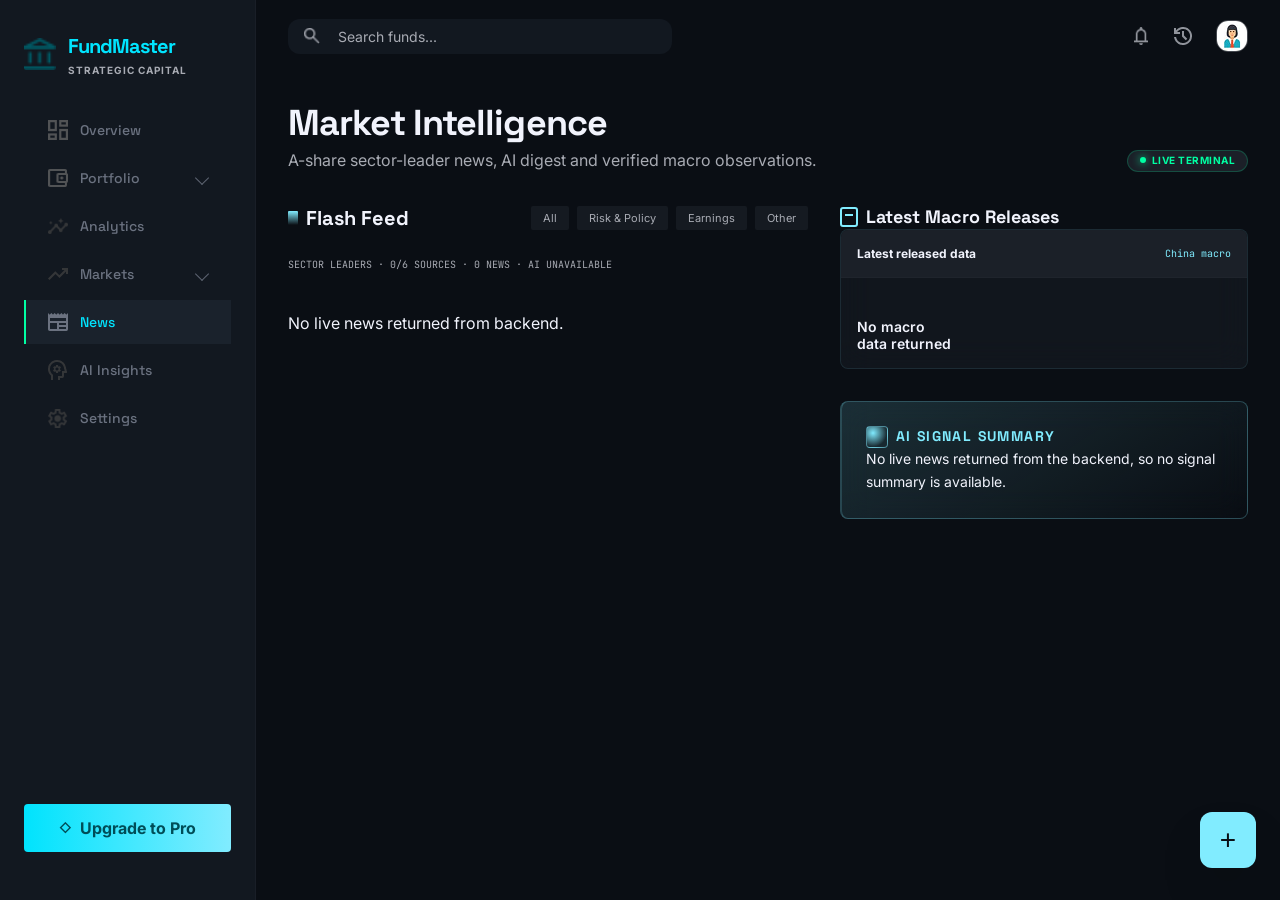
==== commit 1d5bf856: "Align News macro release rows" ====
--- a/frontend_new/index.html
+++ b/frontend_new/index.html
@@ -12,7 +12,7 @@
       rel="stylesheet"
     />
     <link rel="stylesheet" href="css/shell.css?v=20260713-2" />
-    <link rel="stylesheet" href="css/page-news.css?v=20260714-2" />
+    <link rel="stylesheet" href="css/page-news.css?v=20260714-4" />
   </head>
   <body>
     <!-- 整页容器：深色背景，与设计 Frame「News Feed」一致 -->
@@ -205,7 +205,7 @@
     </div>
     <script src="scripts/config.js"></script>
     <script src="scripts/api.js"></script>
-    <script src="scripts/live-data.js?v=20260714-9"></script>
+    <script src="scripts/live-data.js?v=20260714-11"></script>
     <script src="scripts/search.js"></script>
     <script src="scripts/pro-upgrade.js"></script>
   </body>
--- a/frontend_new/css/page-news.css
+++ b/frontend_new/css/page-news.css
@@ -328,16 +328,16 @@
 }
 
 .cal-row {
-  display: flex;
-  flex-wrap: wrap;
-  justify-content: space-between;
-  gap: 12px;
+  display: grid;
+  grid-template-columns: minmax(0, 1fr) auto;
+  align-items: start;
+  gap: 8px;
   padding: 16px;
 }
 
 .cal-row--loading {
   min-height: 76px;
-  flex-wrap: nowrap;
+  grid-template-columns: 86px minmax(120px, 1fr) 92px;
   align-items: center;
   border-top: 1px solid rgba(68, 72, 79, 0.1);
 }
@@ -368,27 +368,32 @@
 }
 
 .cal-row__main {
-  display: flex;
+  display: grid;
+  grid-template-columns: 96px minmax(0, 1fr);
   align-items: flex-start;
-  gap: 16px;
+  gap: 12px;
+  min-width: 0;
 }
 
 .cal-time {
   font-family: var(--font-mono);
   font-size: 12px;
   color: var(--text-muted);
+  white-space: nowrap;
 }
 
 .cal-row__info {
   display: flex;
   flex-direction: column;
   gap: 4px;
+  min-width: 0;
 }
 
 .cal-row__title {
   font-size: 14px;
   font-weight: 600;
   color: var(--text-primary);
+  overflow-wrap: anywhere;
 }
 
 .cal-row__bars {
@@ -406,10 +411,12 @@
   display: flex;
   flex-direction: column;
   align-items: flex-end;
+  min-width: 126px;
   gap: 2px;
   font-family: var(--font-mono);
-  font-size: 12px;
-  color: var(--text-muted);
+  font-size: 11px;
+  color: var(--text-muted);
+  white-space: nowrap;
 }
 
 .cal-row__nums--end {
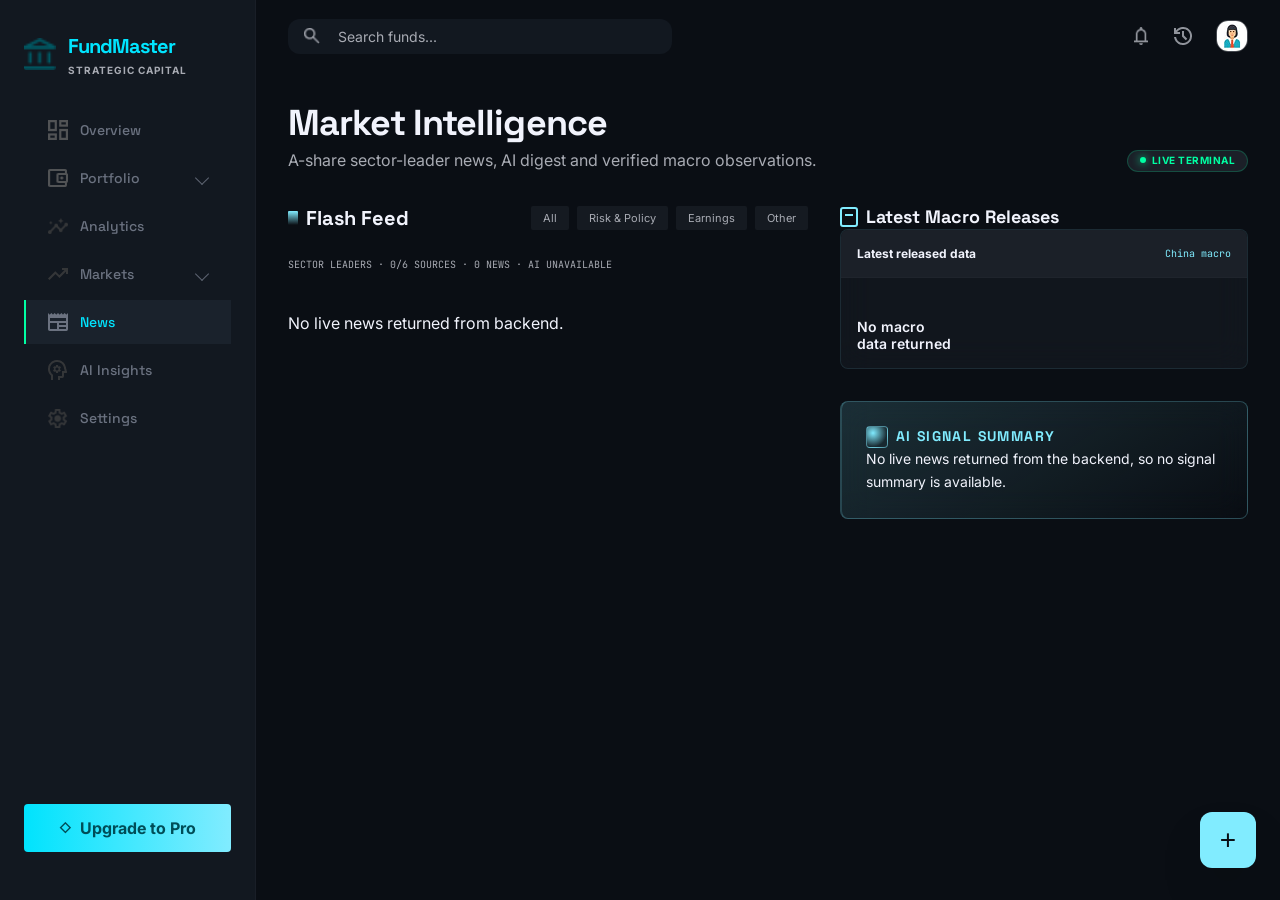
==== commit d688041b: "Cache News macro releases per session" ====
--- a/frontend_new/index.html
+++ b/frontend_new/index.html
@@ -205,7 +205,7 @@
     </div>
     <script src="scripts/config.js"></script>
     <script src="scripts/api.js"></script>
-    <script src="scripts/live-data.js?v=20260714-11"></script>
+    <script src="scripts/live-data.js?v=20260714-12"></script>
     <script src="scripts/search.js"></script>
     <script src="scripts/pro-upgrade.js"></script>
   </body>
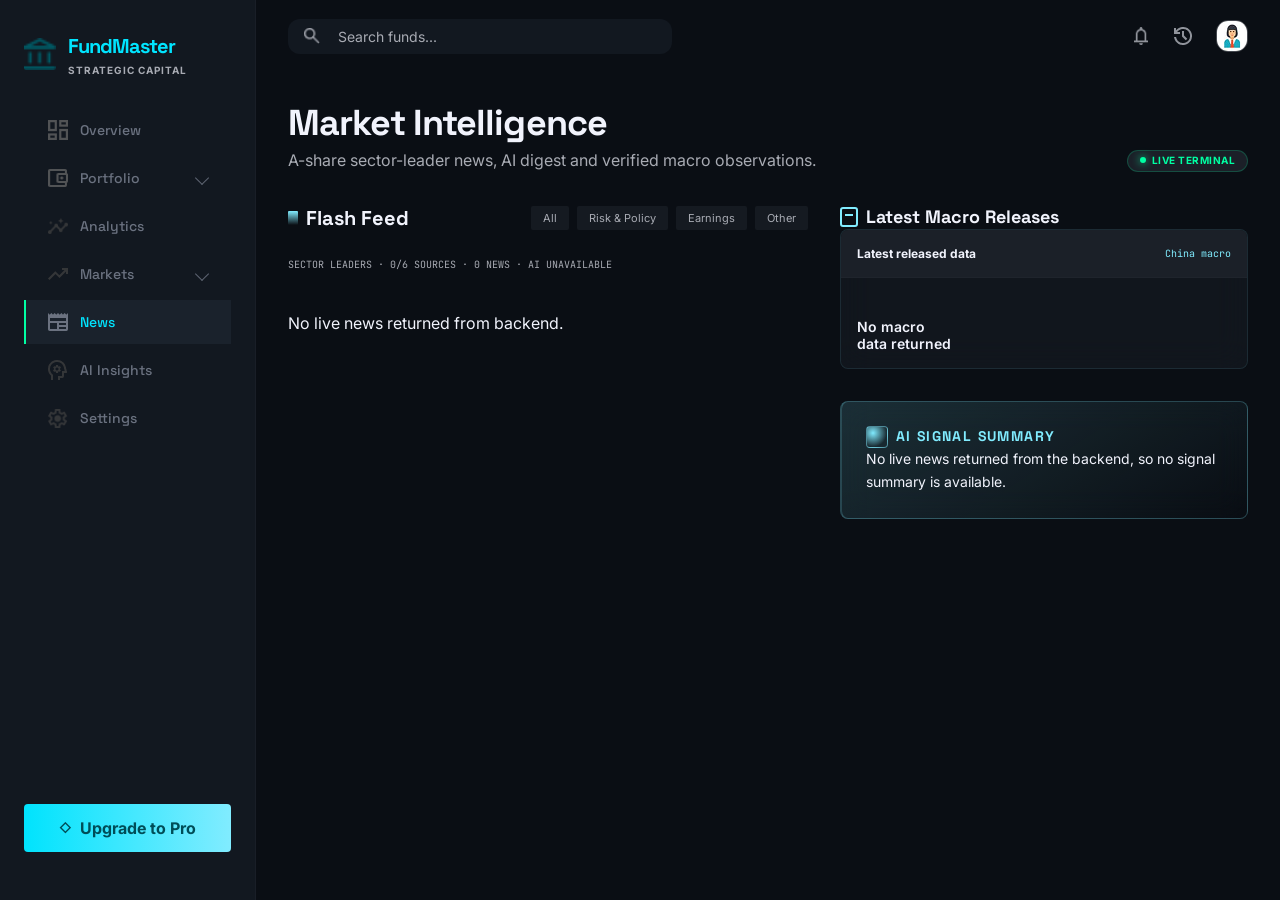
==== commit c36dad7e: "Remove inactive floating actions" ====
--- a/frontend_new/index.html
+++ b/frontend_new/index.html
@@ -197,10 +197,6 @@
           </div>
         </main>
 
-        <!-- 右下角悬浮：添加自选提醒（设计稿为圆形按钮） -->
-        <button type="button" class="fab" aria-label="添加自选提醒">
-          <span class="fab__plus" aria-hidden="true">+</span>
-        </button>
       </div>
     </div>
     <script src="scripts/config.js"></script>
